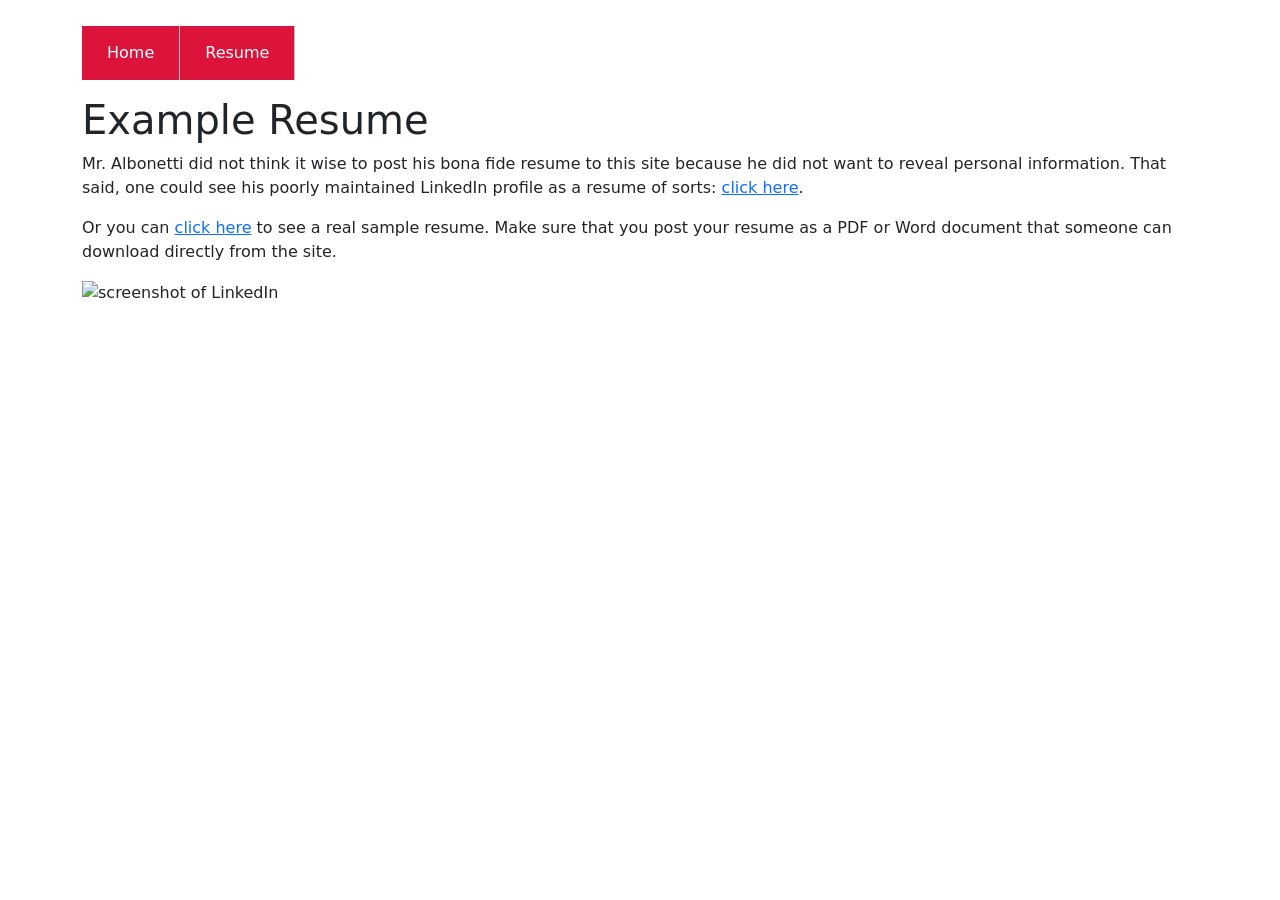
==== resume.html @ 79860229 "Add files via upload" ====
<!DOCTYPE html>
<html lang="en">
<head>
    <meta charset="UTF-8">
    <meta name="viewport" content="width=device-width, initial-scale=1.0">
    <title>Resume</title>
    <link href="https://cdn.jsdelivr.net/npm/bootstrap@5.3.3/dist/css/bootstrap.min.css" rel="stylesheet">
    <link rel="stylesheet" href="index.css">
</head>

<body>
    <div class="container">
        <div class="row">
            <div class="col-12">
                <ul>
                    <li><a href="index.html">Home</a></li>
                    <li><a href="resume.html">Resume</a></li>
                </ul>
            </div>
        </div>
        
        <div class="row">
            <div class="col-md-12">
                <h1>Example Resume</h1>
                <p>Mr. Albonetti did not think it wise to post his bona fide resume to this site because he did not want to reveal personal information. That said, one could see his poorly maintained LinkedIn profile as a resume of sorts: <a href="https://www.linkedin.com/in/phil-albonetti">click here</a>.</p>
                <p>Or you can <a href="Evan Example Resume.pdf">click here</a> to see a real sample resume. Make sure that you post your resume as a PDF or Word document that someone can download directly from the site.</p>
                <img src="images/resume.png" class="img-fluid" alt="screenshot of LinkedIn">
                
            </div>
        </div>
    </div>
</body>
</html>
---- index.css ----
.wrapper {
    border-style: solid;
    border-width: 1px;
    border-color: black;
    padding: 3px;
}

li {
    list-style-type: none;
    float: left;
    border-right-color: #bbb;
    border-right-width: 1px;
    border-right-style: solid;
    margin-top: 1rem;
    margin-bottom: 1rem;
}

li a {
    display: block;
    color: white;
    padding: 15px 25px;
    text-align: center;
    text-decoration: none;
    background-color: crimson;
}

li a:hover {
  background-color: #111
}

ul {
    margin-bottom: 20px;
    padding-top: 10px;
    padding-bottom: 10px;
    padding-left: 0px;
    margin-left: auto;
    margin-right: auto;
    width: 100%;
}
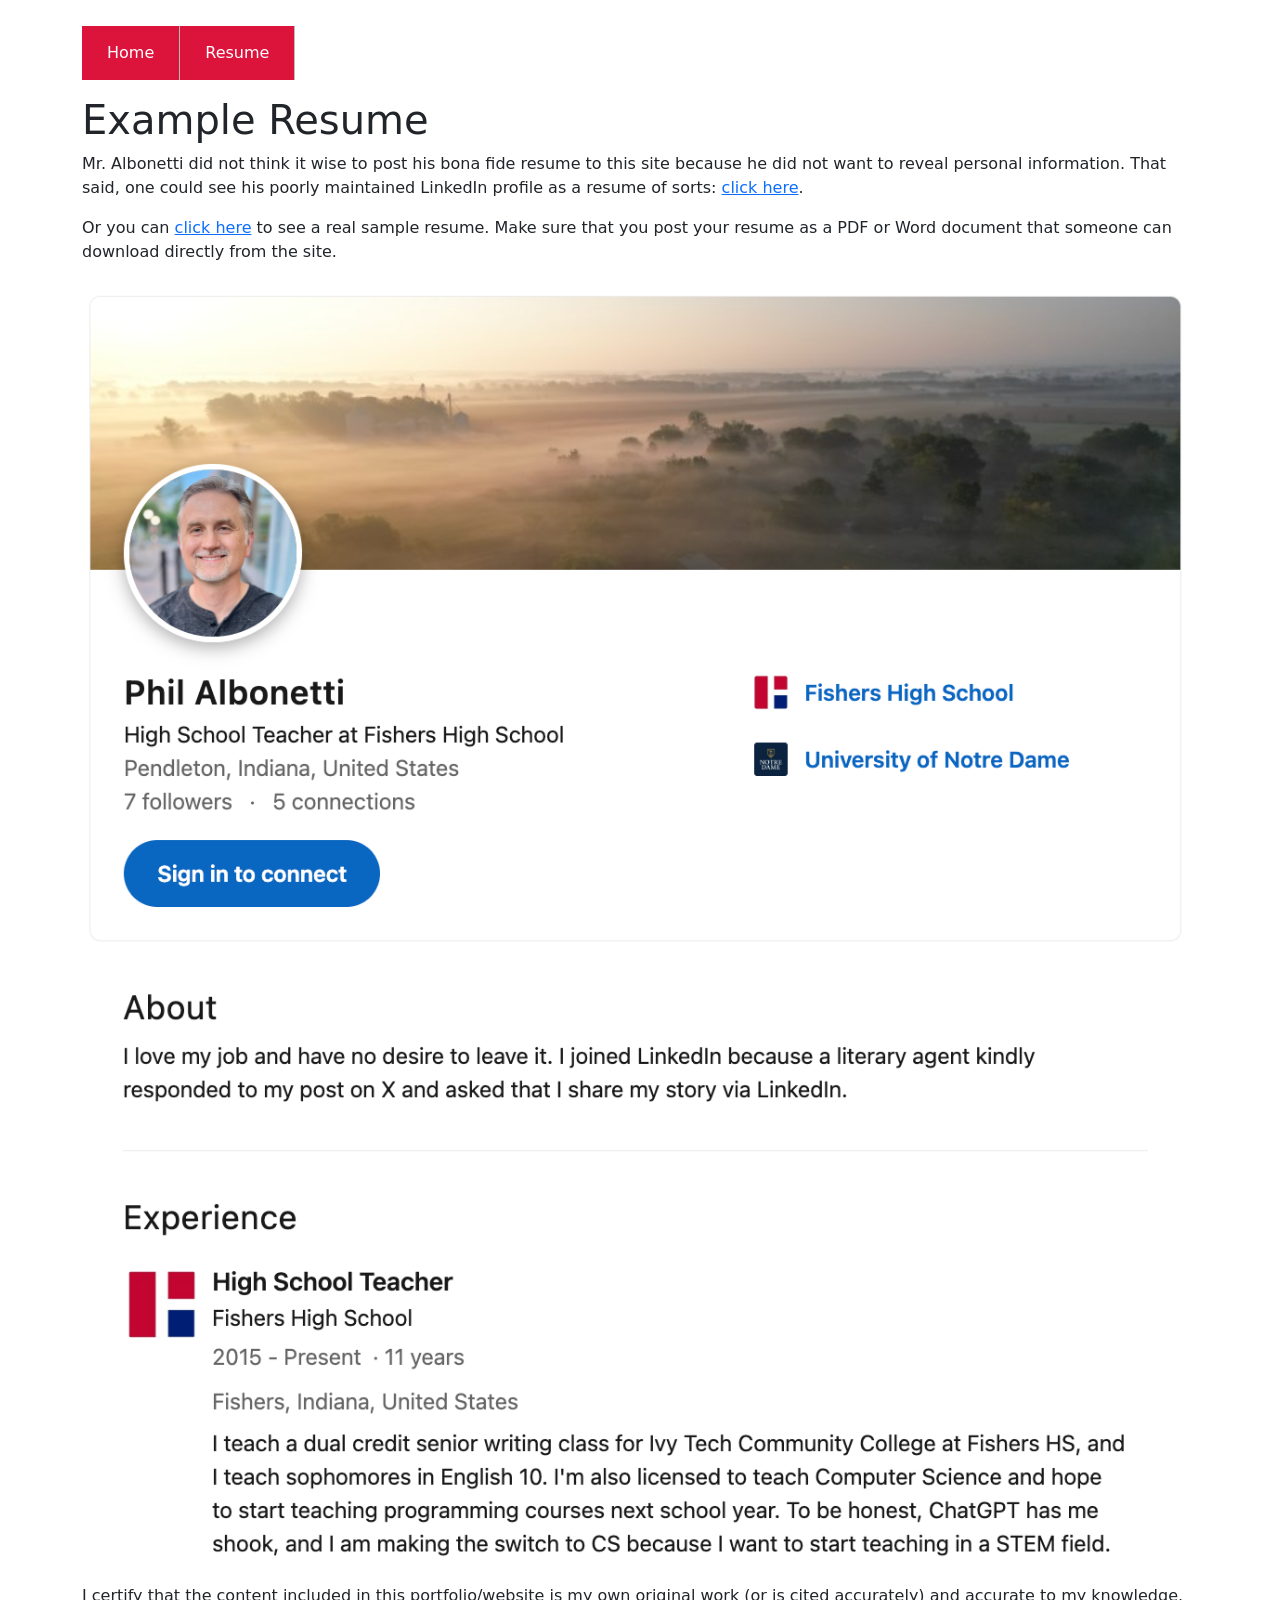
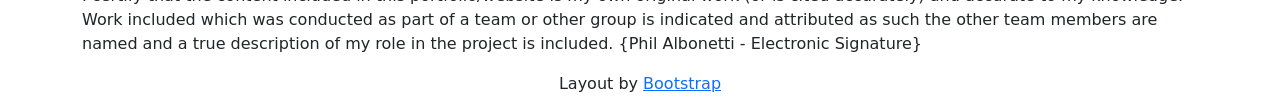
==== commit 3e5748ba: "Update resume.html" ====
--- a/resume.html
+++ b/resume.html
@@ -28,6 +28,12 @@
                 
             </div>
         </div>
+        <div class="row">
+            <div class="col-md-12">
+                <p>I certify that the content included in this portfolio/website is my own original work (or is cited accurately) and accurate to my knowledge. Work included which was conducted as part of a team or other group is indicated and attributed as such the other team members are named and a true description of my role in the project is included. {Phil Albonetti - Electronic Signature}</p>
+                <p class="text-center">Layout by <a href="https://getbootstrap.com/">Bootstrap</a></p>
+            </div>
+        </div>
     </div>
 </body>
-</html>    +</html>    
